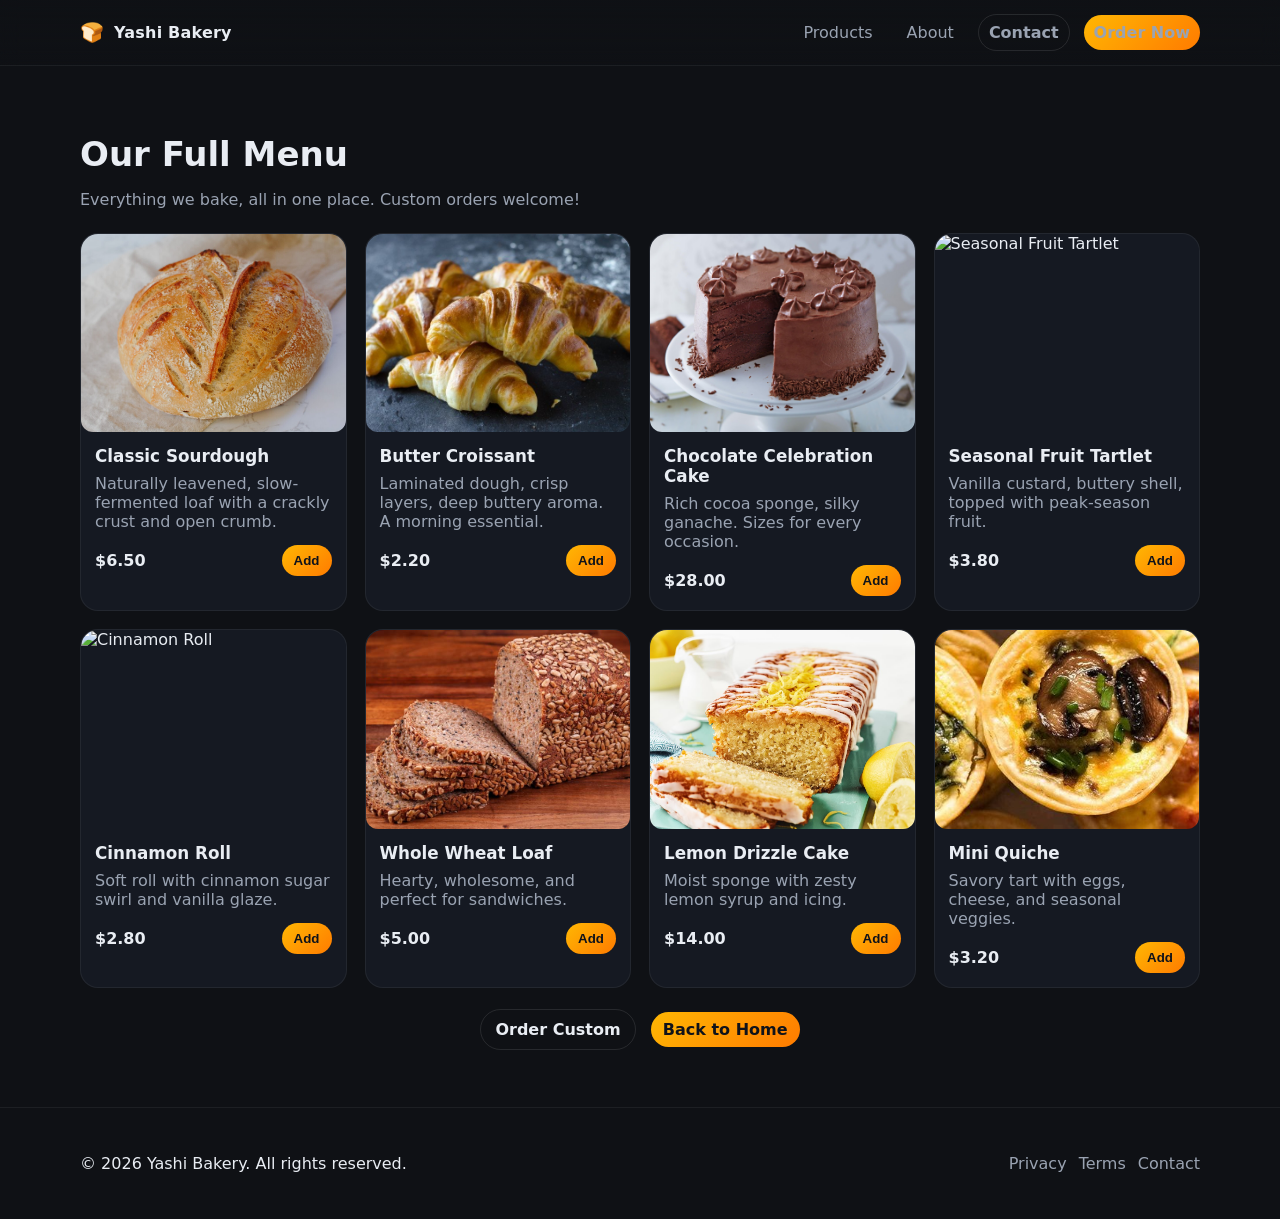
==== pages/all-products.html @ b21066b7 "Created all products page" ====
<!DOCTYPE html>
<html lang="en">
  <head>
    <meta charset="utf-8" />
    <meta name="viewport" content="width=device-width, initial-scale=1" />
    <title>All Products — Yashi Bakery</title>
    <meta name="description" content="Browse the full menu of Yashi Bakery: breads, cakes, pastries, and more." />
    <link rel="stylesheet" href="/style.css" />
  </head>
  <body>
    <!-- Navbar -->
    <header class="navbar">
      <div class="container nav-wrap">
        <a class="brand" href="index.html" aria-label="Yashi Bakery Home">
          <span class="brand-mark" aria-hidden="true">🍞</span>
          <span class="brand-name">Yashi Bakery</span>
        </a>
        <nav class="nav-links" aria-label="Primary">
          <a href="index.html#products">Products</a>
          <a href="index.html#about">About</a>
          <a href="index.html#contact" class="btn btn--ghost">Contact</a>
          <a href="index.html#order" class="btn">Order Now</a>
        </nav>
        <button class="nav-toggle" aria-label="Open menu" aria-expanded="false">
          <span class="nav-line"></span>
          <span class="nav-line"></span>
          <span class="nav-line"></span>
        </button>
      </div>
    </header>

    <main>
      <section class="section">
        <div class="container">
          <div class="section-head reveal">
            <h2>Our Full Menu</h2>
            <p class="muted">Everything we bake, all in one place. Custom orders welcome!</p>
          </div>
          <div class="grid" id="all-products-grid">
            <!-- Products will be injected here by JS -->
          </div>
          <div class="center reveal" style="margin-top:32px;">
            <a href="/index.html#order" class="btn btn--ghost">Order Custom</a>
            <a href="/index.html" class="btn btn--sm" style="margin-left:10px;">Back to Home</a>
          </div>
        </div>
      </section>
    </main>

    <footer class="footer">
      <div class="container footer-inner">
        <p>© <span id="year"></span> Yashi Bakery. All rights reserved.</p>
        <nav class="footer-links" aria-label="Secondary">
          <a href="#">Privacy</a>
          <a href="#">Terms</a>
          <a href="index.html#contact">Contact</a>
        </nav>
      </div>
    </footer>
    <script src="script.js" defer></script>
  </body>
</html>
---- style.css ----
:root {
  --bg: #0f1115;
  --card: #151922;
  --muted: #9aa3b2;
  --text: #e9edf3;
  --accent: #ffb703;
  --accent-2: #ff7b00;
  --ring: 0 0 0 3px rgba(255, 183, 3, 0.25);
  --radius: 18px;
  --shadow: 0 8px 24px rgba(0, 0, 0, 0.35);
}

* {
  box-sizing: border-box;
}
html,
body {
  height: 100%;
}
body {
  margin: 0;
  font-family: "Inter", system-ui, -apple-system, Segoe UI, Roboto, Helvetica,
    Arial, "Apple Color Emoji", "Segoe UI Emoji";
  background: var(--bg);
  color: var(--text);
  -webkit-font-smoothing: antialiased;
  text-rendering: optimizeLegibility;
}

img {
  max-width: 100%;
  display: block;
  height: auto;
  border-radius: calc(var(--radius) - 6px);
}
a {
  color: inherit;
  text-decoration: none;
}
.container {
  width: min(1120px, 92%);
  margin: 0 auto;
}

/* Navbar */
.navbar {
  position: sticky;
  top: 0;
  z-index: 50;
  backdrop-filter: blur(10px);
  background: linear-gradient(
    to bottom,
    rgba(15, 17, 21, 0.8),
    rgba(15, 17, 21, 0.45)
  );
  border-bottom: 1px solid rgba(255, 255, 255, 0.06);
}
.nav-wrap {
  display: flex;
  align-items: center;
  justify-content: space-between;
  padding: 14px 0;
}
.brand {
  display: flex;
  align-items: center;
  gap: 10px;
  font-weight: 700;
}
.brand-mark {
  font-size: 1.2rem;
}
.brand-name {
  letter-spacing: 0.2px;
}
.nav-links {
  display: flex;
  align-items: center;
  gap: 14px;
}
.nav-links a {
  padding: 8px 10px;
  color: var(--muted);
}
.nav-links a:hover {
  color: var(--text);
}
.btn {
  background: linear-gradient(135deg, var(--accent), var(--accent-2));
  color: #10131a;
  font-weight: 700;
  border: none;
  border-radius: 999px;
  padding: 10px 14px;
  cursor: pointer;
  transition: transform 0.15s ease, box-shadow 0.15s ease;
}
.btn:hover {
  transform: translateY(-1px);
  box-shadow: var(--shadow);
}
.btn:active {
  transform: translateY(0);
}
.btn--ghost {
  background: transparent;
  color: var(--text);
  border: 1px solid rgba(255, 255, 255, 0.1);
}
.btn--sm {
  padding: 8px 12px;
  font-weight: 600;
}
.btn--lg {
  padding: 12px 18px;
  font-size: 1.02rem;
}

/* Mobile nav */
.nav-toggle {
  display: none;
  background: transparent;
  border: 0;
  cursor: pointer;
  padding: 6px;
}
.nav-line {
  display: block;
  width: 24px;
  height: 2px;
  background: #fff;
  margin: 5px 0;
  transition: 0.25s ease;
}

/* Hero */
.hero {
  padding: 48px 0 28px;
  background: radial-gradient(
      1000px 400px at 20% 10%,
      rgba(255, 183, 3, 0.07),
      transparent 60%
    ),
    radial-gradient(
      900px 400px at 80% 0%,
      rgba(255, 123, 0, 0.06),
      transparent 60%
    );
}
.hero-inner {
  display: grid;
  gap: 36px;
  grid-template-columns: 1.1fr 0.9fr;
  align-items: center;
}
.headline {
  font-size: clamp(36px, 6vw, 56px);
  line-height: 1.05;
  margin: 10px 0 14px;
  letter-spacing: -0.02em;
}
.accent {
  background: linear-gradient(135deg, var(--accent), var(--accent-2));
  -webkit-background-clip: text;
  background-clip: text;
  color: transparent;
}
.subhead {
  color: var(--muted);
  max-width: 60ch;
}
.hero-cta {
  display: flex;
  gap: 14px;
  margin-top: 18px;
}
.hero-card img {
  border-radius: var(--radius);
  box-shadow: var(--shadow);
}

/* Sections */
.section {
  padding: 68px 0;
}
.section--alt {
  background: linear-gradient(
    to bottom,
    rgba(255, 255, 255, 0.02),
    transparent
  );
}
.section-head h2 {
  margin: 0 0 6px;
  font-size: clamp(26px, 4vw, 34px);
}
.muted {
  color: var(--muted);
}
.center {
  text-align: center;
  margin-top: 20px;
}

/* Grid of cards */
.grid {
  margin-top: 24px;
  display: grid;
  gap: 18px;
  grid-template-columns: repeat(4, 1fr);
}
.card {
  background: var(--card);
  border: 1px solid rgba(255, 255, 255, 0.06);
  border-radius: var(--radius);
  overflow: hidden;
  transform: translateY(0);
  transition: transform 0.25s ease, box-shadow 0.25s ease,
    border-color 0.25s ease;
}
.card:hover {
  transform: translateY(-4px);
  box-shadow: var(--shadow);
  border-color: rgba(255, 255, 255, 0.16);
}
.card-media {
  aspect-ratio: 4/3;
  overflow: hidden;
}
.card-media img {
  width: 100%;
  height: 100%;
  object-fit: cover;
}
.card-body {
  padding: 14px;
  display: grid;
  gap: 8px;
}
.card-title {
  margin: 0;
  font-size: 1.05rem;
}
.card-text {
  color: var(--muted);
  margin: 0;
}
.card-meta {
  display: flex;
  align-items: center;
  justify-content: space-between;
  margin-top: 6px;
}
.price {
  font-weight: 700;
}

/* About */
.about-grid {
  display: grid;
  gap: 28px;
  grid-template-columns: 1.05fr 0.95fr;
  align-items: center;
}
.ticks {
  list-style: none;
  padding: 0;
  margin: 14px 0 0;
  display: grid;
  gap: 8px;
  color: var(--muted);
}
.ticks li::before {
  content: "✓";
  margin-right: 0.6rem;
  color: var(--accent);
}

/* Contact */
.contact-grid {
  display: grid;
  gap: 24px;
  grid-template-columns: 1fr 1fr;
}
.contact-block p {
  margin: 0.25rem 0;
}
.socials {
  display: flex;
  gap: 12px;
  margin-top: 10px;
}
.social {
  display: grid;
  place-items: center;
  width: 38px;
  height: 38px;
  border-radius: 12px;
  border: 1px solid rgba(255, 255, 255, 0.08);
}
.social:hover {
  border-color: rgba(255, 255, 255, 0.18);
  transform: translateY(-1px);
  transition: 0.2s ease;
}

.contact-form {
  background: var(--card);
  border: 1px solid rgba(255, 255, 255, 0.06);
  border-radius: var(--radius);
  padding: 18px;
}
.contact-form h3 {
  margin: 0 0 10px;
}
.form-grid {
  display: grid;
  gap: 12px;
  grid-template-columns: 1fr 1fr;
}
label {
  display: grid;
  gap: 6px;
  color: var(--muted);
  font-size: 0.95rem;
}
label.full {
  grid-column: 1/-1;
}
input,
textarea {
  background: #0f131b;
  border: 1px solid rgba(255, 255, 255, 0.08);
  padding: 12px 12px;
  color: var(--text);
  border-radius: 12px;
  outline: none;
  transition: border-color 0.15s ease, box-shadow 0.15s ease;
}
input:focus,
textarea:focus {
  border-color: rgba(255, 255, 255, 0.22);
  box-shadow: var(--ring);
}
.form-msg {
  margin-top: 6px;
  color: var(--muted);
  min-height: 1.25rem;
}

/* Footer */
.footer {
  padding: 30px 0;
  border-top: 1px solid rgba(255, 255, 255, 0.06);
}
.footer-inner {
  display: flex;
  align-items: center;
  justify-content: space-between;
  gap: 16px;
}
.footer-links {
  display: flex;
  gap: 12px;
  color: var(--muted);
}
.footer-links a:hover {
  color: var(--text);
}

/* Animations */
.reveal {
  opacity: 0;
  transform: translateY(16px) scale(0.98);
  transition: opacity 0.6s ease, transform 0.6s cubic-bezier(0.2, 0.6, 0.2, 1);
}
.reveal.is-visible {
  opacity: 1;
  transform: translateY(0) scale(1);
}

@keyframes float-in {
  from {
    transform: translateY(12px);
    opacity: 0;
  }
  to {
    transform: translateY(0);
    opacity: 1;
  }
}
.hero .headline {
  animation: float-in 0.7s 0.05s both;
}
.hero .subhead {
  animation: float-in 0.7s 0.15s both;
}
.hero .hero-cta {
  animation: float-in 0.7s 0.25s both;
}

/* Responsive */
@media (max-width: 980px) {
  .hero-inner,
  .about-grid,
  .contact-grid {
    grid-template-columns: 1fr;
  }
  .grid {
    grid-template-columns: repeat(2, 1fr);
  }
}
@media (max-width: 680px) {
  .nav-links {
    display: none;
    position: absolute;
    right: 4%;
    top: 60px;
    flex-direction: column;
    background: var(--card);
    padding: 10px;
    border: 1px solid rgba(255, 255, 255, 0.08);
    border-radius: 14px;
    width: min(260px, 92vw);
  }
  .nav-links a {
    padding: 10px 12px;
    width: 100%;
  }
  .nav-toggle {
    display: block;
  }
  .grid {
    grid-template-columns: 1fr;
  }
  .form-grid {
    grid-template-columns: 1fr;
  }
}
@media (prefers-reduced-motion: reduce) {
  * {
    animation: none !important;
    transition: none !important;
  }
}
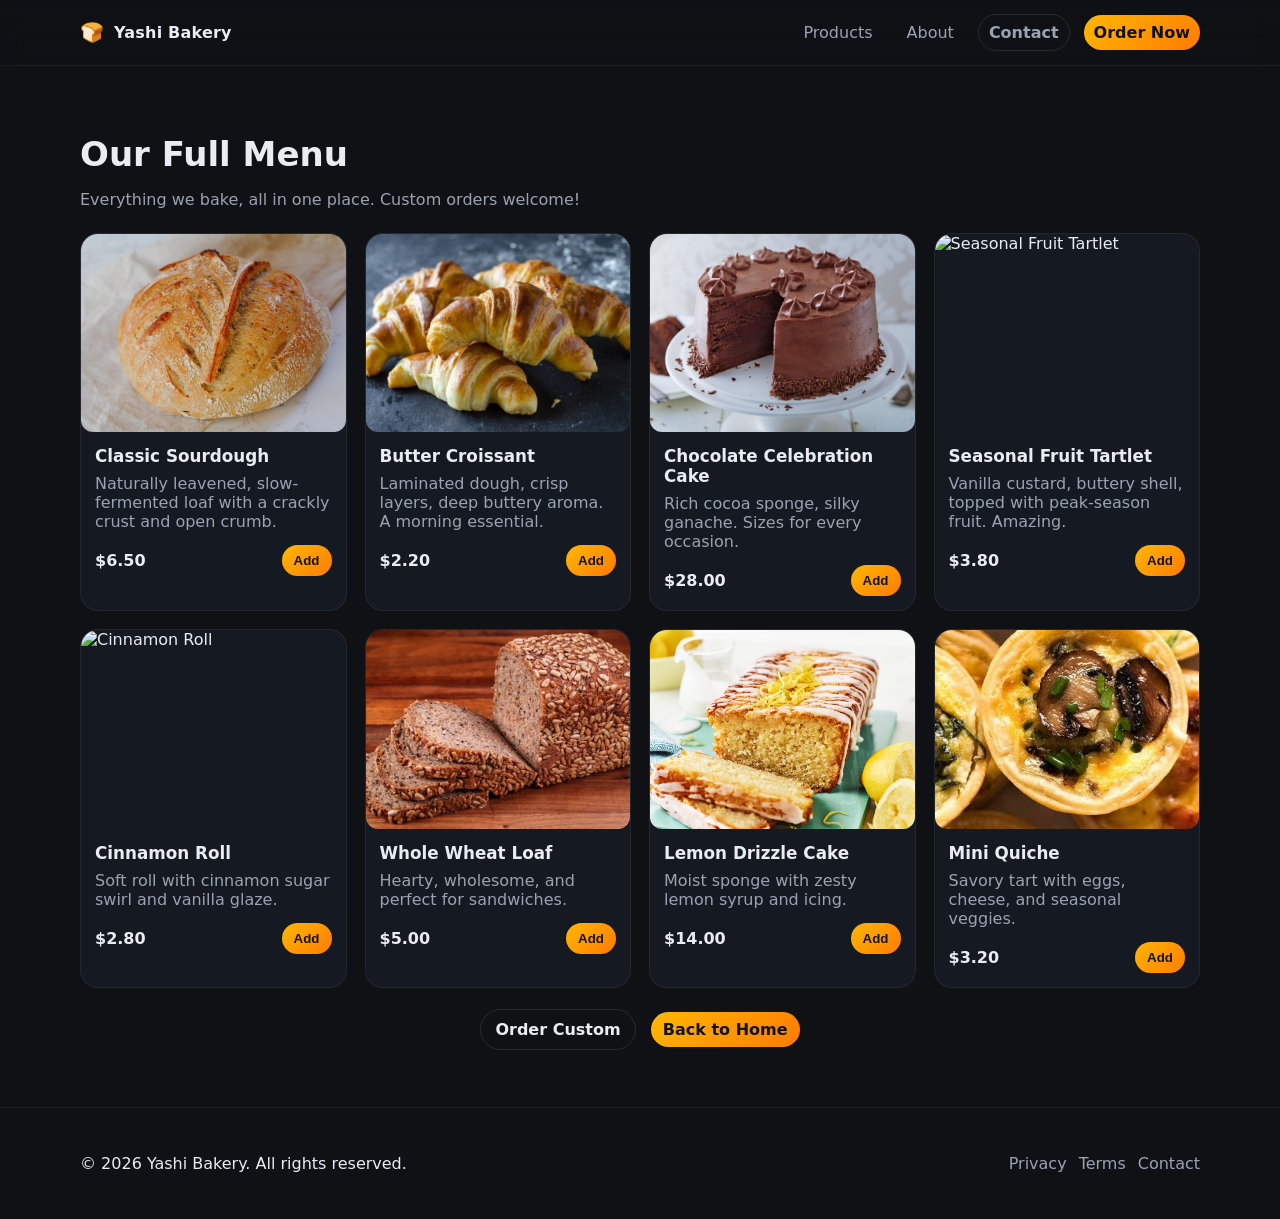
==== commit c2804ba8: "added a scroll button" ====
--- a/pages/all-products.html
+++ b/pages/all-products.html
@@ -11,7 +11,7 @@
     <!-- Navbar -->
     <header class="navbar">
       <div class="container nav-wrap">
-        <a class="brand" href="index.html" aria-label="Yashi Bakery Home">
+        <a class="brand" href="/index.html" aria-label="Yashi Bakery Home">
           <span class="brand-mark" aria-hidden="true">🍞</span>
           <span class="brand-name">Yashi Bakery</span>
         </a>
--- a/style.css
+++ b/style.css
@@ -12,6 +12,9 @@
 
 * {
   box-sizing: border-box;
+}
+html {
+  font-size: 16px;
 }
 html,
 body {
@@ -81,6 +84,9 @@
 .nav-links a {
   padding: 8px 10px;
   color: var(--muted);
+}
+.nav-links :last-child {
+  color: var(--bg);
 }
 .nav-links a:hover {
   color: var(--text);
@@ -173,6 +179,7 @@
   display: flex;
   gap: 14px;
   margin-top: 18px;
+  align-items: center;
 }
 .hero-card img {
   border-radius: var(--radius);
@@ -199,7 +206,7 @@
 }
 .center {
   text-align: center;
-  margin-top: 20px;
+  margin-top: 30px;
 }
 
 /* Grid of cards */
@@ -293,13 +300,14 @@
 .social {
   display: grid;
   place-items: center;
+  fill: var(--text);
   width: 38px;
   height: 38px;
   border-radius: 12px;
   border: 1px solid rgba(255, 255, 255, 0.08);
 }
 .social:hover {
-  border-color: rgba(255, 255, 255, 0.18);
+  border-color: rgb(255, 255, 255);
   transform: translateY(-1px);
   transition: 0.2s ease;
 }
@@ -411,6 +419,15 @@
   }
 }
 @media (max-width: 680px) {
+  body {
+    font-size: 1.08rem; /* ~17px */
+  }
+  .headline {
+    font-size: 2rem; /* ~32px */
+  }
+  .section-head h2 {
+    font-size: 1.4rem; /* ~22px */
+  }
   .nav-links {
     display: none;
     position: absolute;
@@ -436,6 +453,43 @@
   .form-grid {
     grid-template-columns: 1fr;
   }
+  .hero {
+    padding: 30px 0;
+  }
+  .section {
+    padding: 20px 0;
+  }
+  .hero-cta {
+    flex-direction: column;
+    align-items: stretch;
+    text-align: center;
+    .btn--lg {
+      border-radius: 5px;
+    }
+    .link-cta {
+      border: 1px solid var(--text);
+      border-radius: 5px;
+      padding: 10px;
+    }
+  }
+  .card-meta {
+    flex-direction: column;
+    align-items: stretch;
+    .btn--sm {
+      border-radius: 5px;
+    }
+    .add-to-cart {
+      margin-top: 10px;
+    }
+  }
+  textarea {
+    margin-bottom: 10px;
+  }
+  .contact-block p {
+    display: flex;
+    flex-direction: column;
+    margin: 0.7rem 0;
+  }
 }
 @media (prefers-reduced-motion: reduce) {
   * {
@@ -443,3 +497,26 @@
     transition: none !important;
   }
 }
+
+#scrollUpBtn {
+  position: fixed;
+  right: 2rem;
+  bottom: 2rem;
+  z-index: 1000;
+  border-radius: 50%;
+  width: 44px;
+  height: 44px;
+  font-size: 1.5rem;
+  background: var(--accent, #ffb703);
+  color: var(--bg, #0f1115);
+  box-shadow: 0 2px 8px rgba(0, 0, 0, 0.12);
+  border: none;
+  cursor: pointer;
+  opacity: 0.92;
+  transition: opacity 0.2s, background 0.2s;
+  display: none;
+}
+#scrollUpBtn:hover {
+  opacity: 1;
+  background: var(--accent-2, #ff7b00);
+}
